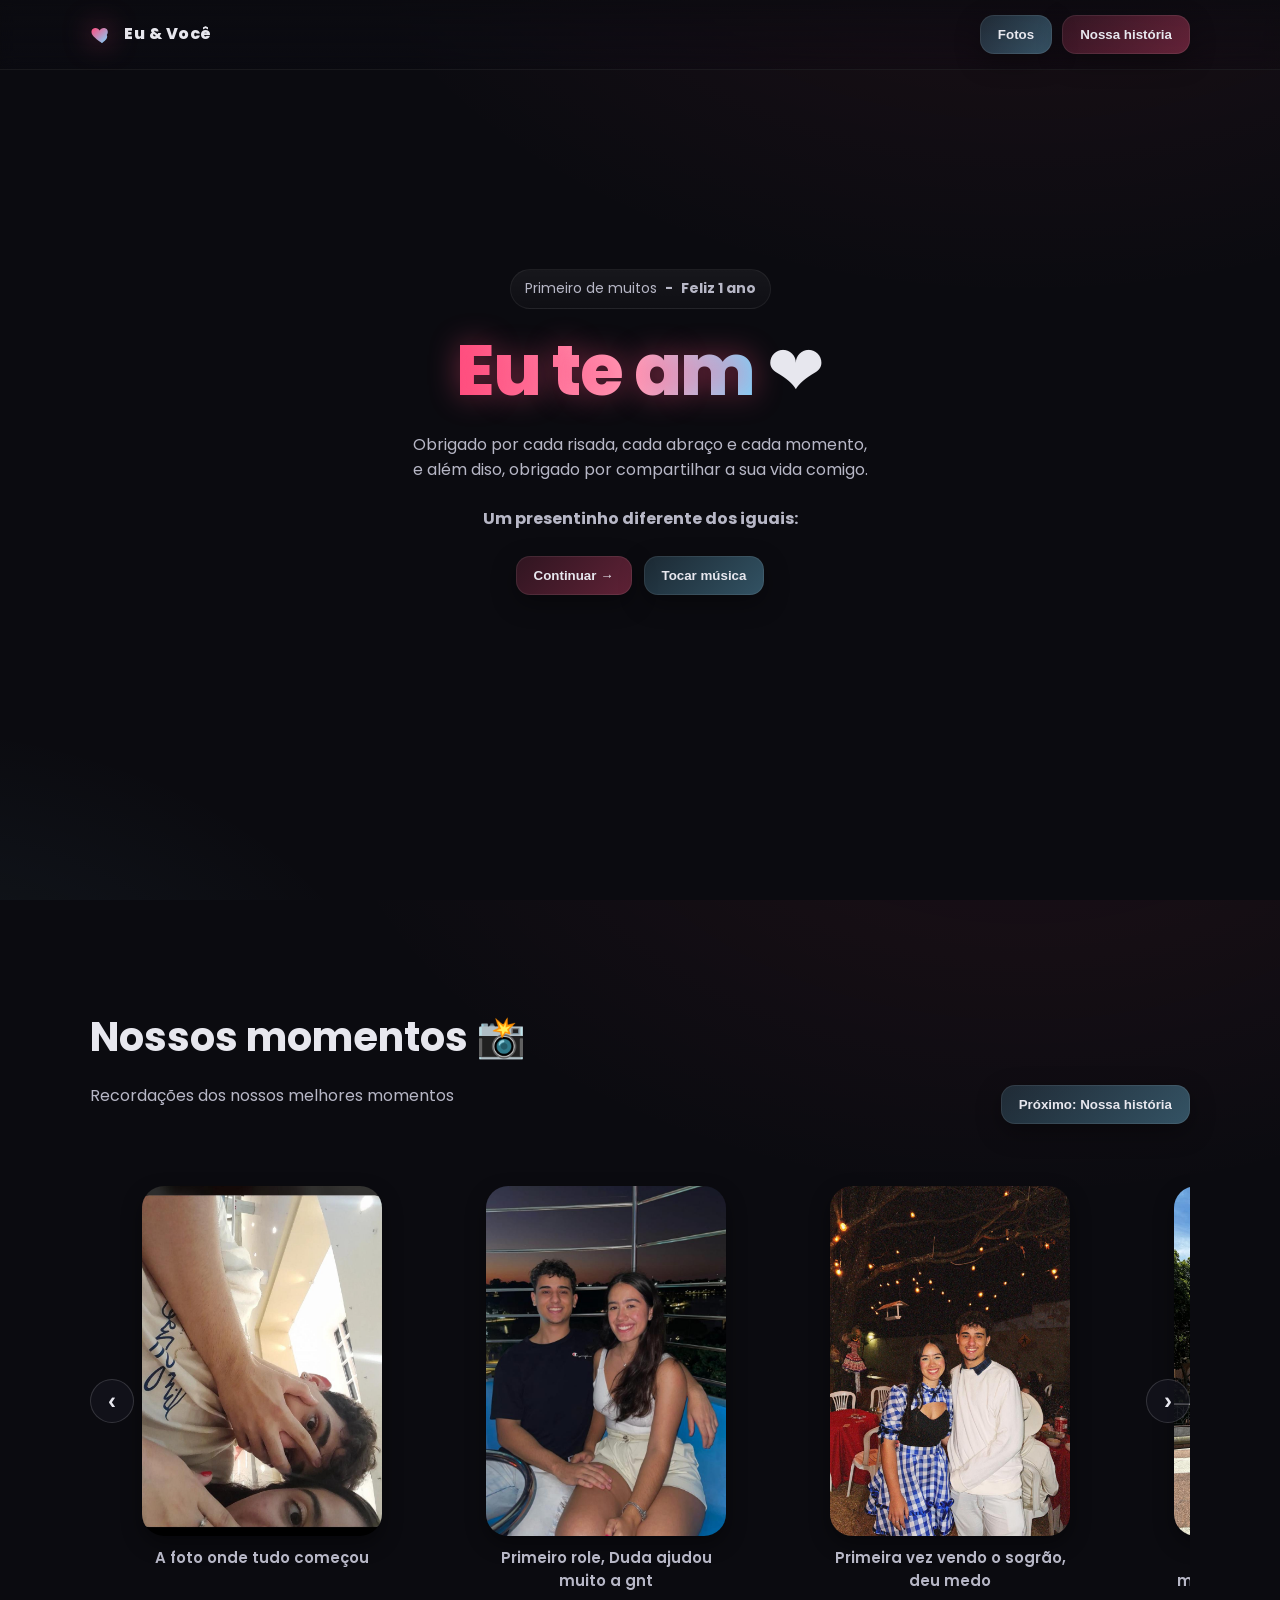
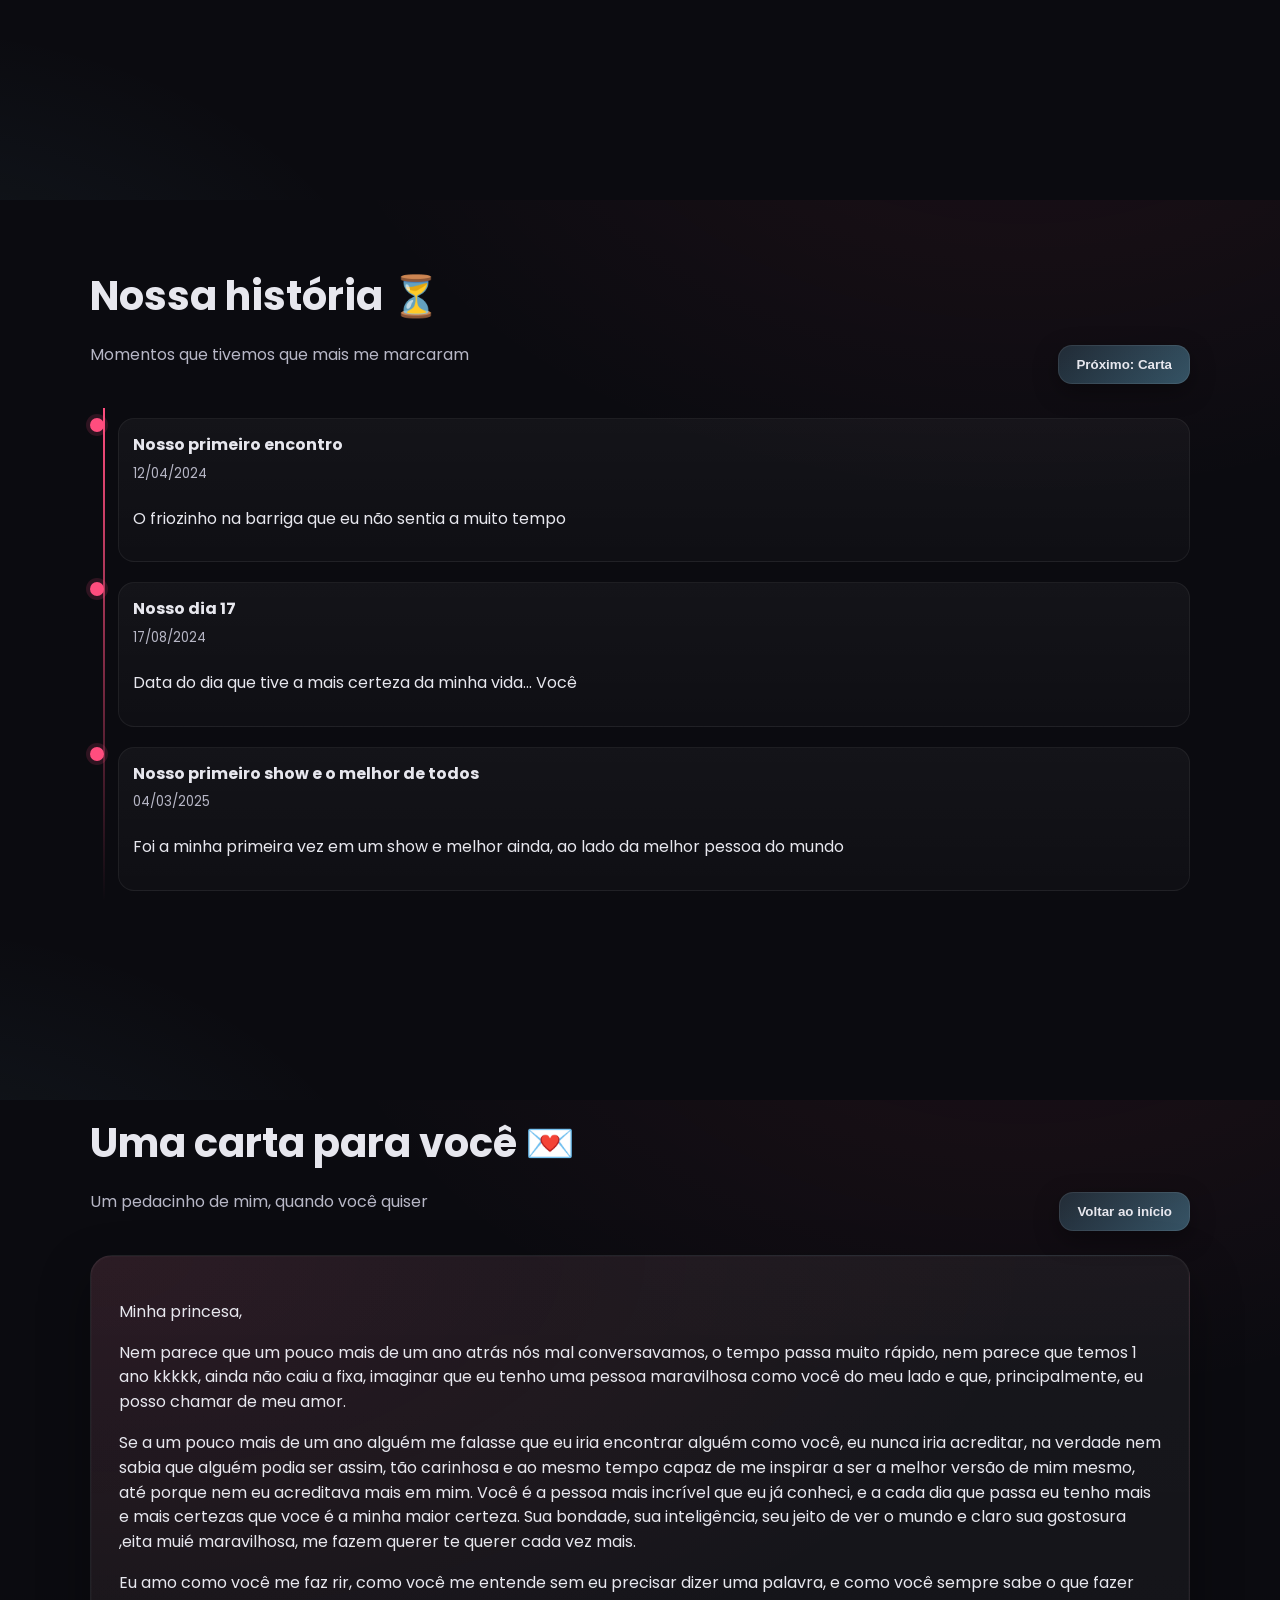
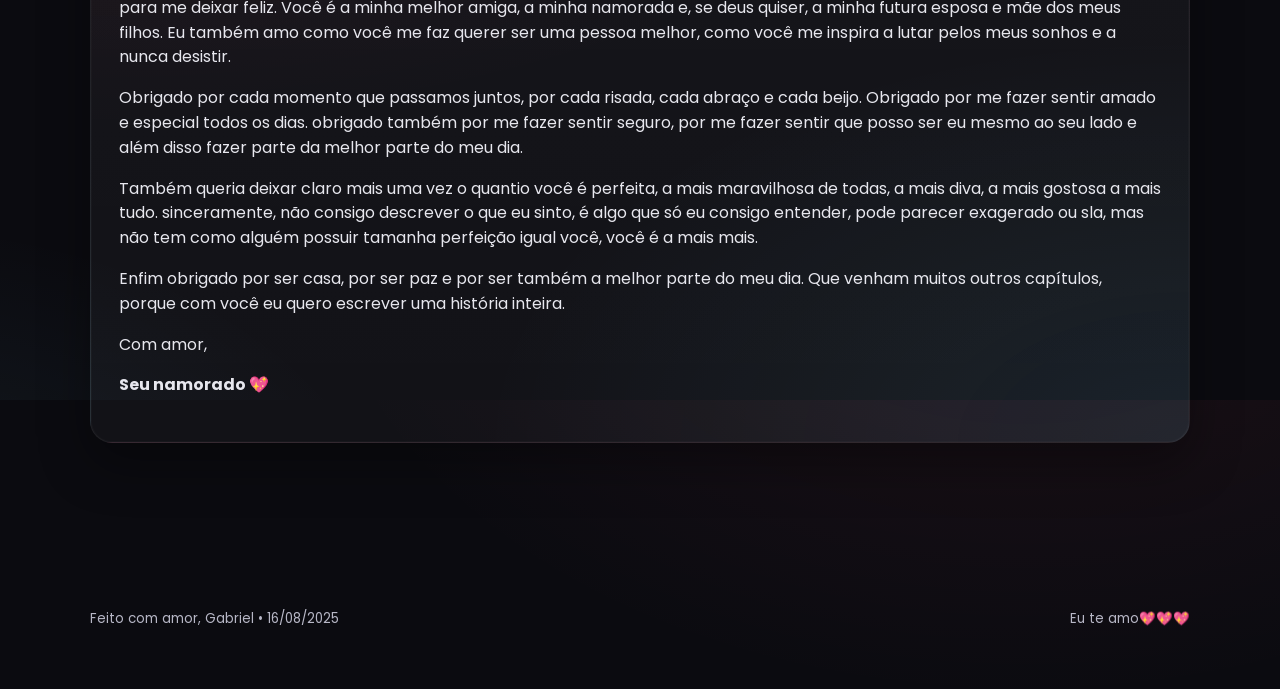
==== index.html @ 7cb8ebb9 "Rename 1ano.html to index.html" ====
<!DOCTYPE html>
<html lang="pt-BR">
  <head>
    <meta charset="UTF-8" />
    <meta name="viewport" content="width=device-width, initial-scale=1" />
    <title>Feliz — 1 Ano 💖</title>
    <meta
      name="description"
      content="Um presente digital romântico com animações para celebrar 1 ano de namoro."
    />
    <link rel="preconnect" href="https://fonts.gstatic.com" crossorigin />
    <link
      href="https://fonts.googleapis.com/css2?family=Poppins:wght@300;400;600;800&display=swap"
      rel="stylesheet"
    />
    <link rel="stylesheet" href="css/1ano.css" />
  </head>
  <body>
    <header class="nav" role="navigation" aria-label="Navegação principal">
      <div class="container">
        <div class="brand" aria-label="Marca">
          <svg
            class="heart"
            width="24"
            height="24"
            viewBox="0 0 24 24"
            fill="none"
            aria-hidden="true"
          >
            <path
              d="M12 21s-7-4.35-9.5-8.1C.42 10.11 1.62 6.5 4.9 6.07 7 5.8 8.77 7.09 9.64 8.5c.87-1.41 2.64-2.7 4.74-2.43 3.29.43 4.49 4.04 2.4 6.82C19 16.65 12 21 12 21Z"
              fill="url(#g)"
            ></path>
            <defs>
              <linearGradient id="g" x1="0" y1="0" x2="1" y2="1">
                <stop stop-color="#ff4d7e" />
                <stop offset="1" stop-color="#7bd7ff" />
              </linearGradient>
            </defs>
          </svg>
          <span>Eu & Você</span>
        </div>
        <div class="actions">
          <button
            class="btn alt"
            onclick="document.querySelector('#galeria').scrollIntoView({behavior:'smooth'})"
          >
            Fotos
          </button>
          <button
            class="btn"
            onclick="document.querySelector('#timeline').scrollIntoView({behavior:'smooth'})"
          >
            Nossa história
          </button>
        </div>
      </div>
    </header>

    <!-- HERO -->
    <section class="hero" id="inicio" aria-labelledby="tit-hero">
      <div class="heart-fx" aria-hidden="true" id="hearts"></div>
      <div class="container hero-inner">
        <span class="pill" role="note"
          >Primeiro de muitos <strong>-</strong><strong>Feliz 1 ano</strong></span
        >
        <h1 class="title" id="tit-hero">
          <span class="love" id="type">Eu te amo</span
          ><span aria-hidden="true"> ❤️</span>
        </h1>
        <p class="subtitle">
          Obrigado por cada risada, cada abraço e cada momento, e além diso, obrigado por compartilhar a sua vida comigo.<br>
          <br><strong>Um presentinho diferente dos iguais:</strong>
        </p>
        <div class="cta-row" role="group" aria-label="Ações principais">
          <button class="btn" id="btnContinuar" aria-describedby="dica">
            Continuar <span aria-hidden>→</span>
          </button>
          <button class="btn alt" id="btnMusica" aria-pressed="false">
            Tocar música
          </button>
        </div>
      </div>
    </section>

    <!-- GALERIA COM CARROSSEL -->
    <section id="galeria" aria-labelledby="tit-galeria">
      <div class="container">
        <div class="section-head reveal">
          <div>
            <h2 id="tit-galeria">Nossos momentos 📸</h2>
            <p class="section-sub">
              Recordações dos nossos melhores momentos
            </p>
          </div>
          <button
            class="btn alt"
            onclick="document.querySelector('#timeline').scrollIntoView({behavior:'smooth'})"
          >
            Próximo: Nossa história
          </button>
        </div>

        <div class="carousel" id="carousel">
          <div class="carousel-track">
            <figure class="card">
              <img
                src="images/comeco.jpeg"
                alt="começo de tudo"
              />
              <figcaption class="cap">A foto onde tudo começou</figcaption>
            </figure>
            <figure class="card">
              <img src="images/primeiro-role.jpeg" alt="Primeiro role" />
              <figcaption class="cap">
                Primeiro role, Duda ajudou muito a gnt
              </figcaption>
            </figure>
            <figure class="card">
              <img src="images/primeira-casa.jpeg" alt="Primeira vez na sua casa" />
              <figcaption class="cap">
                Primeira vez vendo o sogrão, deu medo
              </figcaption>
            </figure>
            <figure class="card">
              <img src="images/primeira-viagem.jpeg" alt="primeira viagem" />
              <figcaption class="cap">
                Nossa primeira viagem, e memso sendo breve, foi uma das melhores
              </figcaption>
            </figure>
            <figure class="card">
              <img
                src="images/primeiro-carnaval.jpeg"
                alt="primeiro carnaval"
              />
              <figcaption class="cap">
                Primeiro carnaval juntos, depois de quase não irmos kkk
              </figcaption>
            </figure>
            <figure class="card">
              <img
                src="images/primeiro-show.jpeg"
                alt="primeiro show"
              />
              <figcaption class="cap">
                Nosso primeiro show, que além disso foi o meu primeiro (foi
                muito bomm)
              </figcaption>
            </figure>
            <figure class="card">
              <img
                src="images/foto-preferida.jpeg"
                alt="Minha foto preferida"
              />
              <figcaption class="cap">
                Minha foto preferida, nos estamos divos
              </figcaption>
            </figure>
            <figure class="card">
              <img
                src="images/aleatoria-preferida.jpeg"
                alt="Foto aleatória preferida"
              />
              <figcaption class="cap">
                Por mais que seja aleatória, é uma das minhas preferidas
              </figcaption>
            </figure>
            <figure class="card">
              <img
                src="images/minha-preferida.jpeg"
                alt="Minha foto preferida"
              />
              <figcaption class="cap">
                E não poderia faltar a minha foto preferida de você
              </figcaption>
            </figure>
          </div>
          <button class="carousel-btn prev" aria-label="Anterior">‹</button>
          <button class="carousel-btn next" aria-label="Próxima">›</button>
        </div>
      </div>
    </section>

    <!-- TIMELINE -->
    <section id="timeline" aria-labelledby="tit-time">
      <div class="container">
        <div class="section-head reveal">
          <div>
            <h2 id="tit-time">Nossa história ⏳</h2>
            <p class="section-sub">Momentos que tivemos que mais me marcaram</p>
          </div>
          <button
            class="btn alt"
            onclick="document.querySelector('#carta').scrollIntoView({behavior:'smooth'})"
          >
            Próximo: Carta
          </button>
        </div>
        <div class="timeline">
          <div class="t-item reveal">
            <div class="t-dot" aria-hidden="true"></div>
            <div class="t-card">
              <strong>Nosso primeiro encontro</strong>
              <small>12/04/2024</small>
              <p>O friozinho na barriga que eu não sentia a muito tempo</p>
            </div>
          </div>
          <div class="t-item reveal">
            <div class="t-dot" aria-hidden="true"></div>
            <div class="t-card">
              <strong>Nosso dia 17</strong>
              <small>17/08/2024</small>
              <p>Data do dia que tive a mais certeza da minha vida... Você</p>
            </div>
          </div>
          <div class="t-item reveal">
            <div class="t-dot" aria-hidden="true"></div>
            <div class="t-card">
              <strong>Nosso primeiro show e o melhor de todos</strong>
              <small>04/03/2025</small>
              <p>
                Foi a minha primeira vez em um show e melhor ainda, ao lado da
                melhor pessoa do mundo
              </p>
            </div>
          </div>
        </div>
      </div>
    </section>

    <!-- CARTA -->
    <section id="carta" aria-labelledby="tit-carta">
      <div class="container">
        <div class="section-head reveal">
          <div>
            <h2 id="tit-carta">Uma carta para você 💌</h2>
            <p class="section-sub">
              Um pedacinho de mim, quando você quiser
            </p>
          </div>
          <button
            class="btn alt"
            onclick="document.querySelector('#inicio').scrollIntoView({behavior:'smooth'})"
          >
            Voltar ao início
          </button>
        </div>
        <div class="letter">
          <div class="paper reveal" id="texto-carta">
            <p>Minha princesa,</p>
            <p>
              Nem parece que um pouco mais de um ano atrás nós mal
              conversavamos, o tempo passa muito rápido, nem parece que temos 1
              ano kkkkk, ainda não caiu a fixa, imaginar que eu tenho uma pessoa
              maravilhosa como você do meu lado e que, principalmente, eu posso
              chamar de meu amor.
            </p>

            <p>
              Se a um pouco mais de um ano alguém me falasse que eu iria
              encontrar alguém como você, eu nunca iria acreditar, na verdade
              nem sabia que alguém podia ser assim, tão carinhosa e ao mesmo
              tempo capaz de me inspirar a ser a melhor versão de mim mesmo, até
              porque nem eu acreditava mais em mim. Você é a pessoa mais
              incrível que eu já conheci, e a cada dia que passa eu tenho mais e
              mais certezas que voce é a minha maior certeza. Sua bondade, sua
              inteligência, seu jeito de ver o mundo e claro sua gostosura ,eita
              muié maravilhosa, me fazem querer te querer cada vez mais.
            </p>

            <p>
              Eu amo como você me faz rir, como você me entende sem eu precisar
              dizer uma palavra, e como você sempre sabe o que fazer para me
              deixar feliz. Você é a minha melhor amiga, a minha namorada e, se
              deus quiser, a minha futura esposa e mãe dos meus filhos. Eu
              também amo como você me faz querer ser uma pessoa melhor, como
              você me inspira a lutar pelos meus sonhos e a nunca desistir.
            </p>
            <p>
              Obrigado por cada momento que passamos juntos, por cada risada,
              cada abraço e cada beijo. Obrigado por me fazer sentir amado e
              especial todos os dias. obrigado também por me fazer sentir
              seguro, por me fazer sentir que posso ser eu mesmo ao seu lado e
              além disso fazer parte da melhor parte do meu dia.
            </p>
            <p>
              Também queria deixar claro mais uma vez o quantio você é perfeita,
              a mais maravilhosa de todas, a mais diva, a mais gostosa a mais
              tudo. sinceramente, não consigo descrever o que eu sinto, é algo que
              só eu consigo entender, pode parecer exagerado ou sla, mas não tem
              como alguém possuir tamanha perfeição igual você, você é a mais
              mais.
            </p>
            <p>
              Enfim obrigado por ser casa, por ser paz e por ser também a melhor parte
              do meu dia. Que venham muitos outros capítulos, porque com você eu
              quero escrever uma história inteira.
            </p>
            <p>Com amor,</p>
            <p><strong>Seu namorado 💖</strong></p>
          </div>
        </div>
      </div>
    </section>

    <footer>
      <div
        class="container"
        style="
          display: flex;
          justify-content: space-between;
          gap: 10px;
          flex-wrap: wrap;
        "
      >
        <small>Feito com amor, Gabriel • 16/08/2025</small>
        <small> Eu te amo💖💖💖</small
        >
      </div>
    </footer>

    <audio id="player" preload="auto" src="audio/musica.mp3"></audio>
    <script src="js/1ano.js"></script>
  </body>
</html>
---- css/1ano.css ----
:root {
    --bg: #0b0b10;
    /* Dark base */
    --bg-soft: #12121a;
    /* Dark surface */
    --txt: #e7e7ee;
    /* Primary text */
    --muted: #b7b7c6;
    /* Secondary text */
    --accent: #ff4d7e;
    /* Primary accent (rosa) */
    --accent-2: #7bd7ff;
    /* Sec. accent (azul suave) */
    --glow: 0 0 30px rgba(255, 77, 126, .45);
    --radius: 22px;
    --space: clamp(14px, 2.2vw, 24px);
}

* {
    box-sizing: border-box
}

html, body {
    height: 100%
}

body {
    margin: 0;
    font-family: Poppins, system-ui, -apple-system, Segoe UI, Roboto, Ubuntu, Cantarell, Noto Sans, sans-serif;
    background: radial-gradient(1200px 800px at 80% -20%, rgba(255, 77, 126, .08), transparent 60%),
        radial-gradient(900px 600px at -10% 120%, rgba(123, 215, 255, .08), transparent 60%),
        var(--bg);
    color: var(--txt);
    line-height: 1.55;
    overflow-x: hidden;
    scroll-behavior: smooth;
}

a {
    color: inherit
}

.container {
    width: min(1100px, 92%);
    margin-inline: auto;
}

/* NAV minimal */
.nav {
    position: fixed;
    inset: 0 auto auto 0;
    right: 0;
    height: 70px;
    display: flex;
    align-items: center;
    z-index: 20;
    /* Fallback without blur */
    background: linear-gradient(180deg, rgba(11, 11, 16, .85), rgba(11, 11, 16, .3));
    border-bottom: 1px solid rgba(255, 255, 255, .06);
}

.nav .container {
    display: flex;
    justify-content: space-between;
    align-items: center
}

.brand {
    display: flex;
    gap: 10px;
    align-items: center;
    font-weight: 800;
    letter-spacing: .5px
}

.brand .heart {
    filter: drop-shadow(0 0 14px rgba(255, 77, 126, .6))
}

.nav .actions {
    display: flex;
    gap: 10px
}

.btn {
    appearance: none;
    border: 0;
    padding: 12px 18px;
    border-radius: 14px;
    cursor: pointer;
    font-weight: 600;
    background: linear-gradient(135deg, rgba(255, 77, 126, .15), rgba(255, 77, 126, .35));
    color: var(--txt);
    box-shadow: inset 0 0 0 1px rgba(255, 255, 255, .08), 0 8px 24px rgba(0, 0, 0, .35);
    transition: transform .18s ease, box-shadow .2s ease, filter .2s ease;
}

.btn:hover {
    transform: translateY(-1px);
    filter: saturate(110%);
    box-shadow: inset 0 0 0 1px rgba(255, 77, 126, .4), 0 10px 28px rgba(255, 77, 126, .15)
}

.btn.alt {
    background: linear-gradient(135deg, rgba(123, 215, 255, .15), rgba(123, 215, 255, .35))
}

/* HERO */
.hero {
    position: relative;
    min-height: 100vh;
    display: grid;
    place-items: center;
    text-align: center;
    padding-top: 70px
}

.hero-inner {
    display: grid;
    gap: 24px;
    place-items: center
}

.pill {
    display: inline-flex;
    align-items: center;
    gap: 8px;
    padding: 8px 14px;
    border-radius: 999px;
    font-size: 14px;
    color: var(--muted);
    background: linear-gradient(180deg, rgba(255, 255, 255, .05), rgba(255, 255, 255, .02));
    border: 1px solid rgba(255, 255, 255, .06);
}

.title {
    font-size: clamp(36px, 6vw, 70px);
    font-weight: 800;
    letter-spacing: -.02em;
    line-height: 1.08;
    margin: 0
}

.title .love {
    background: linear-gradient(90deg, var(--accent), #ffa4be 60%, var(--accent-2));
    -webkit-background-clip: text;
    background-clip: text;
    color: transparent;
    text-shadow: var(--glow)
}

.subtitle {
    max-width: 46ch;
    color: var(--muted);
    margin: 0
}

.cta-row {
    display: flex;
    gap: 12px;
    flex-wrap: wrap;
    justify-content: center
}

/* HEARTS floating */
.heart-fx {
    position: absolute;
    inset: 0;
    overflow: hidden;
    pointer-events: none
}

.heart-fx span {
    position: absolute;
    bottom: -40px;
    font-size: clamp(18px, 2.4vw, 32px);
    opacity: .55;
    animation: floatUp linear forwards;
}

@keyframes floatUp {
    from {
        transform: translateY(0) translateX(0) scale(.9)
    }

    to {
        transform: translateY(-120vh) translateX(var(--tx)) scale(1.2);
        opacity: 0
    }
}

/* ==== CARROSSEL AJUSTADO ==== */
.carousel {
    position: relative;
    overflow: hidden;
    width: 100%;
    margin: 0 auto;
    padding: 10px 0;
}

.carousel-track {
    display: flex;
    flex-wrap: nowrap;
    transition: transform 0.5s ease;
    will-change: transform;
}

.carousel .card {
    flex: 0 0 24%;
    text-align: center;
    padding: 12px;
    box-sizing: border-box;
    display: flex;
    flex-direction: column;
    align-items: center;
}

.carousel .card img {
    width: 100%;
    height: 350px;
    object-fit: cover;
    border-radius: var(--radius);
    box-shadow: 0 8px 20px rgba(0, 0, 0, .4);
    display: block;
}

.carousel .card .cap {
    margin-top: 10px;
    font-size: 15px;
    font-weight: 600;
    color: var(--muted);
    text-align: center;
}

.carousel-btn {
    position: absolute;
    top: 50%;
    transform: translateY(-50%);
    background: rgba(20, 20, 30, .7);
    border: 1px solid rgba(255, 255, 255, .15);
    border-radius: 50%;
    width: 44px;
    height: 44px;
    cursor: pointer;
    color: var(--txt);
    font-size: 24px;
    font-weight: 700;
    display: grid;
    place-items: center;
    transition: background .3s;
}

.carousel-btn:hover {
    background: rgba(255, 255, 255, .15);
}

.carousel-btn.prev {
    left: 0;
}

.carousel-btn.next {
    right: 0;
}


.carousel-btn:hover {
    background: rgba(255, 255, 255, .15);
}


/* ==== FIM CARROSSEL ==== */

section {
    padding: calc(80px + 2vw) 0
}

.section-head {
    display: flex;
    align-items: end;
    justify-content: space-between;
    gap: 14px;
    margin-bottom: 24px
}

h2 {
    margin: 0;
    font-size: clamp(24px, 3.4vw, 40px)
}

.section-sub {
    color: var(--muted)
}

/* Lightbox */
.lightbox {
    position: fixed;
    inset: 0;
    display: none;
    place-items: center;
    background: rgba(6, 6, 12, .72);
    /* Fallback without blur */
    z-index: 40
}

.lightbox.open {
    display: grid
}

.lightbox figure {
    max-width: min(92vw, 980px);
    max-height: 84vh;
    margin: 0;
    position: relative
}

.lightbox img {
    width: 100%;
    height: 100%;
    object-fit: contain;
    border-radius: 18px;
    box-shadow: 0 30px 80px rgba(0, 0, 0, .5)
}

.lightbox .close, .lightbox .prev, .lightbox .next {
    position: absolute;
    top: 8px;
    display: grid;
    place-items: center;
    width: 42px;
    height: 42px;
    border-radius: 12px;
    cursor: pointer;
    /* Cross-browser text selection disable */
    -webkit-user-select: none;
    -ms-user-select: none;
    user-select: none;
    background: rgba(20, 20, 30, .7);
    border: 1px solid rgba(255, 255, 255, .1)
}

.lightbox .close {
    right: 8px
}

.lightbox .prev {
    left: 8px;
    top: calc(50% - 21px)
}

.lightbox .next {
    right: 8px;
    top: calc(50% - 21px)
}

/* SECTION — LINHA DO TEMPO */
.timeline {
    position: relative;
    margin-top: 14px
}

.timeline::before {
    content: "";
    position: absolute;
    left: calc(8px + .5ch);
    top: 0;
    bottom: 0;
    width: 2px;
    background: linear-gradient(var(--accent), transparent)
}

.t-item {
    display: grid;
    grid-template-columns: auto 1fr;
    gap: 14px;
    padding: 10px 0
}

.t-dot {
    width: 14px;
    height: 14px;
    border-radius: 999px;
    background: var(--accent);
    box-shadow: 0 0 0 4px rgba(255, 77, 126, .15)
}

.t-card {
    background: linear-gradient(180deg, rgba(255, 255, 255, .04), rgba(255, 255, 255, .02));
    border: 1px solid rgba(255, 255, 255, .06);
    border-radius: 16px;
    padding: 14px;
    display: grid;
    gap: 6px
}

.t-card small {
    color: var(--muted)
}

/* SECTION — CARTA */
.letter {
    display: grid;
    gap: 16px
}

.paper {
    background: radial-gradient(200% 140% at 0% 0%, rgba(255, 77, 126, .09), transparent 43%),
        radial-gradient(150% 120% at 100% 100%, rgba(123, 215, 255, .09), transparent 43%),
        linear-gradient(180deg, rgba(255, 255, 255, .05), rgba(255, 255, 255, .03));
    border: 1px solid rgba(255, 255, 255, .06);
    border-radius: var(--radius);
    padding: clamp(16px, 3vw, 28px);
    box-shadow: inset 0 0 0 1px rgba(255, 255, 255, .02), 0 20px 50px rgba(0, 0, 0, .35);
}

/* FOOTER */
footer {
    padding: 60px 0;
    color: var(--muted)
}

/* Reveal on scroll */
.reveal {
    opacity: 0;
    transform: translateY(18px);
    transition: opacity .6s ease, transform .6s ease
}

.reveal.show {
    opacity: 1;
    transform: none
}

/* Prefer reduced motion */
@media (prefers-reduced-motion: reduce) {
    .heart-fx span {
        animation: none
    }

    .reveal {
        transition: none
    }
}

/* Enhance: only apply blur where supported */
@supports ((-webkit-backdrop-filter: blur(0)) or (backdrop-filter: blur(0))) {
    .nav {
        -webkit-backdrop-filter: saturate(140%) blur(8px);
        backdrop-filter: saturate(140%) blur(8px);
        /* Slightly lighter gradient when blur is available */
        background: linear-gradient(180deg, rgba(11, 11, 16, .75), rgba(11, 11, 16, .28));
    }

    .lightbox {
        -webkit-backdrop-filter: blur(6px);
        backdrop-filter: blur(6px);
    }
}
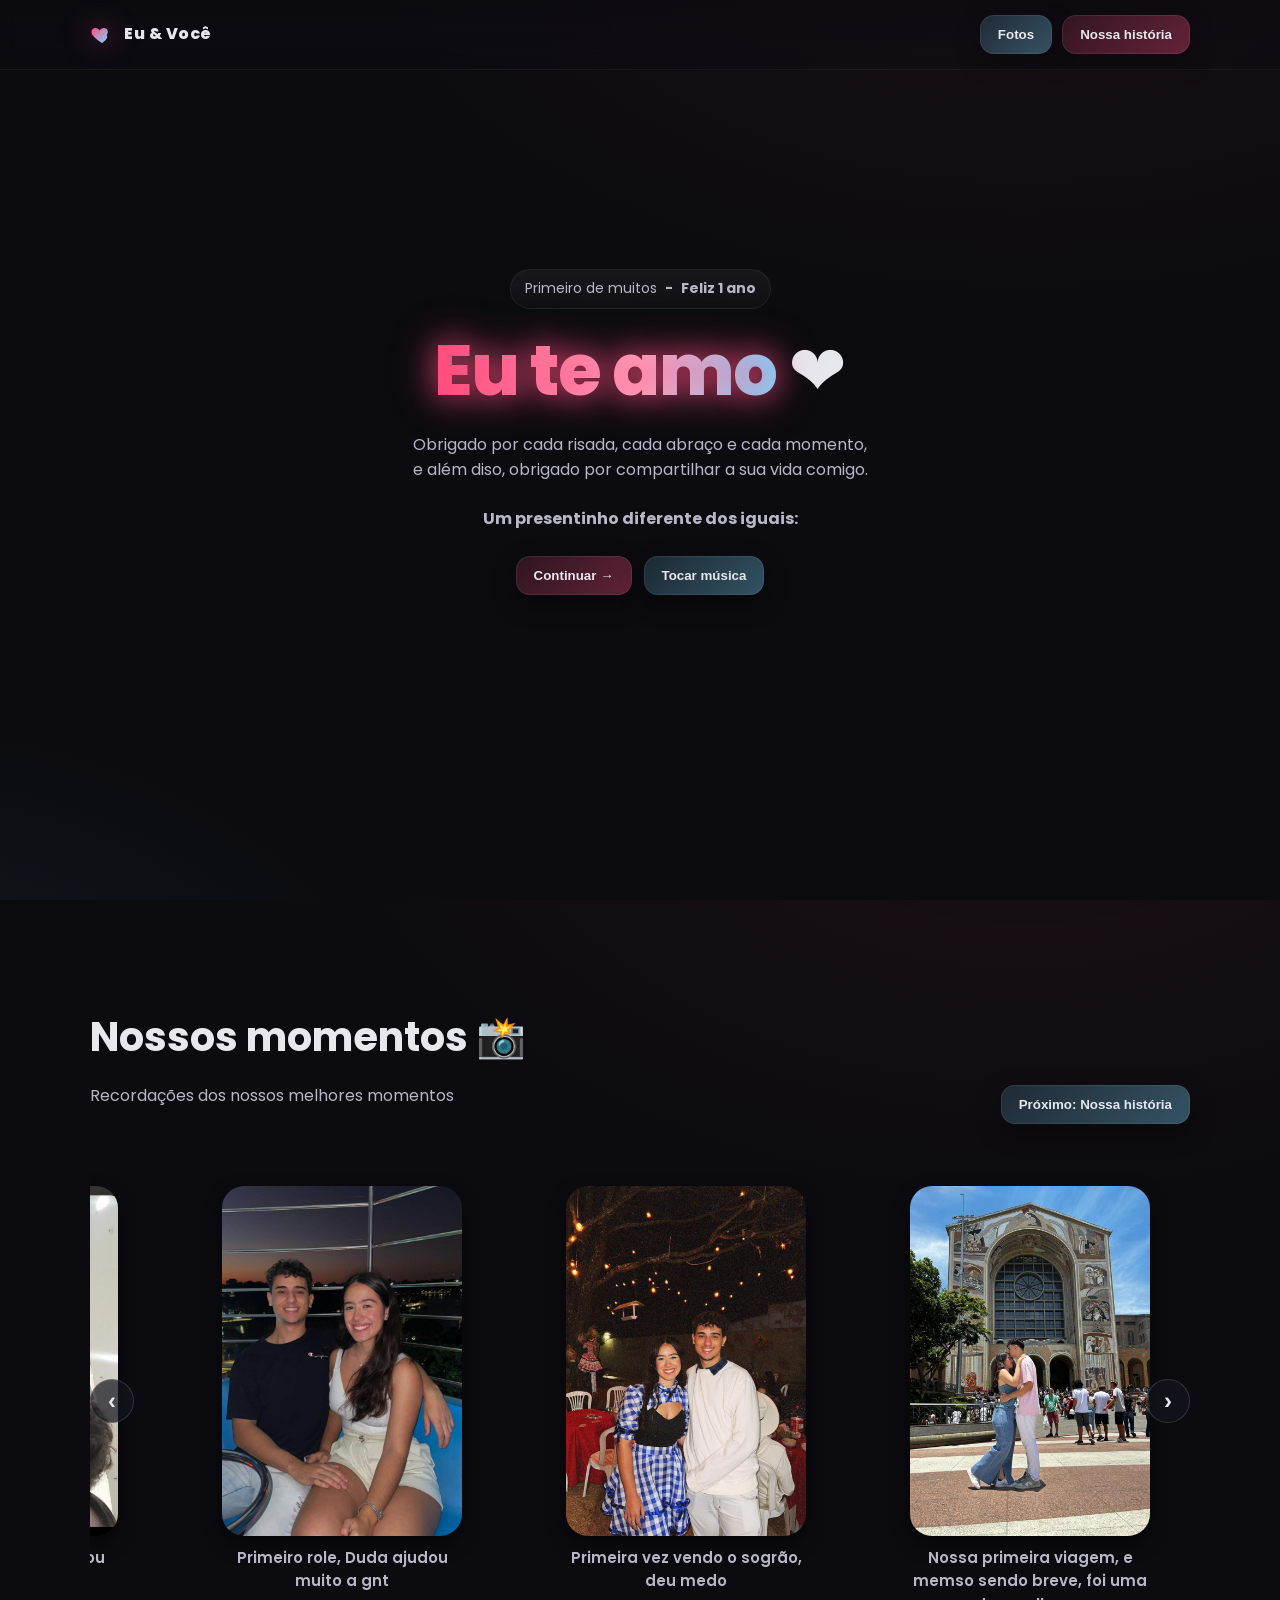
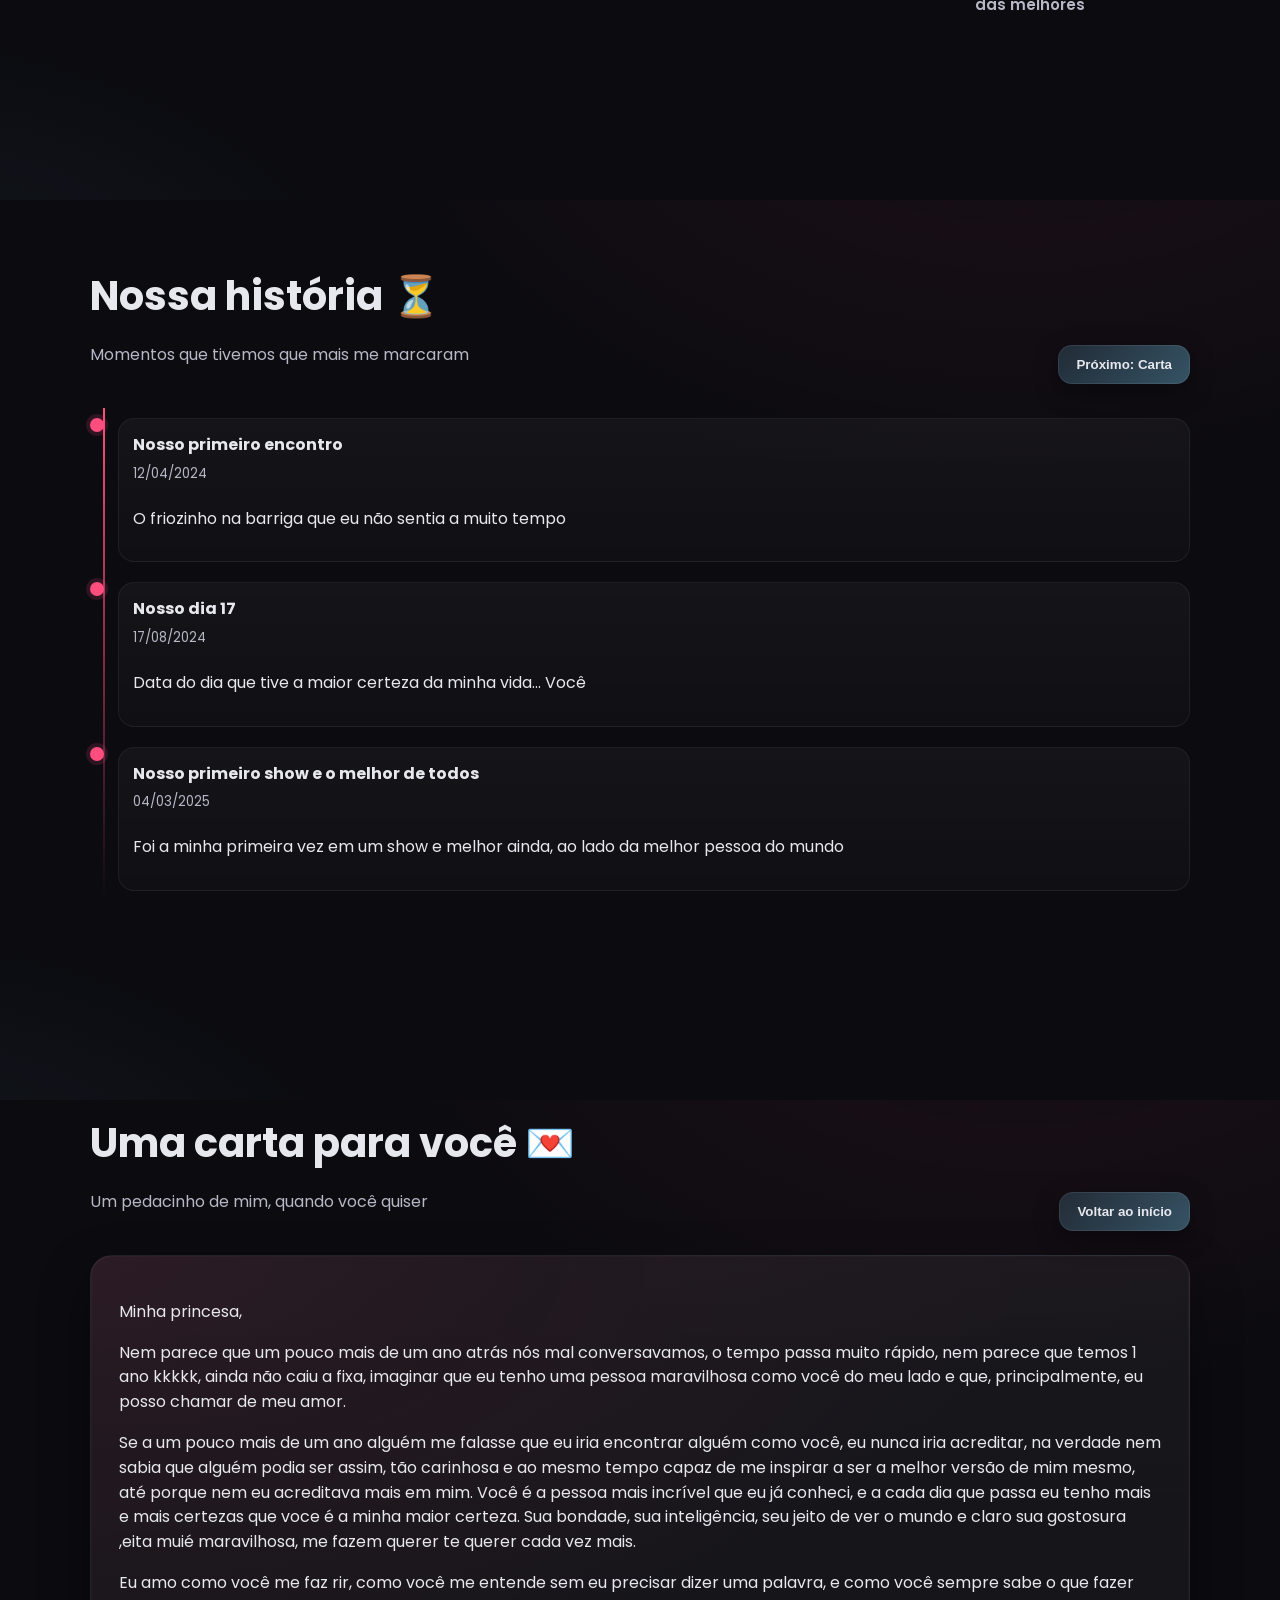
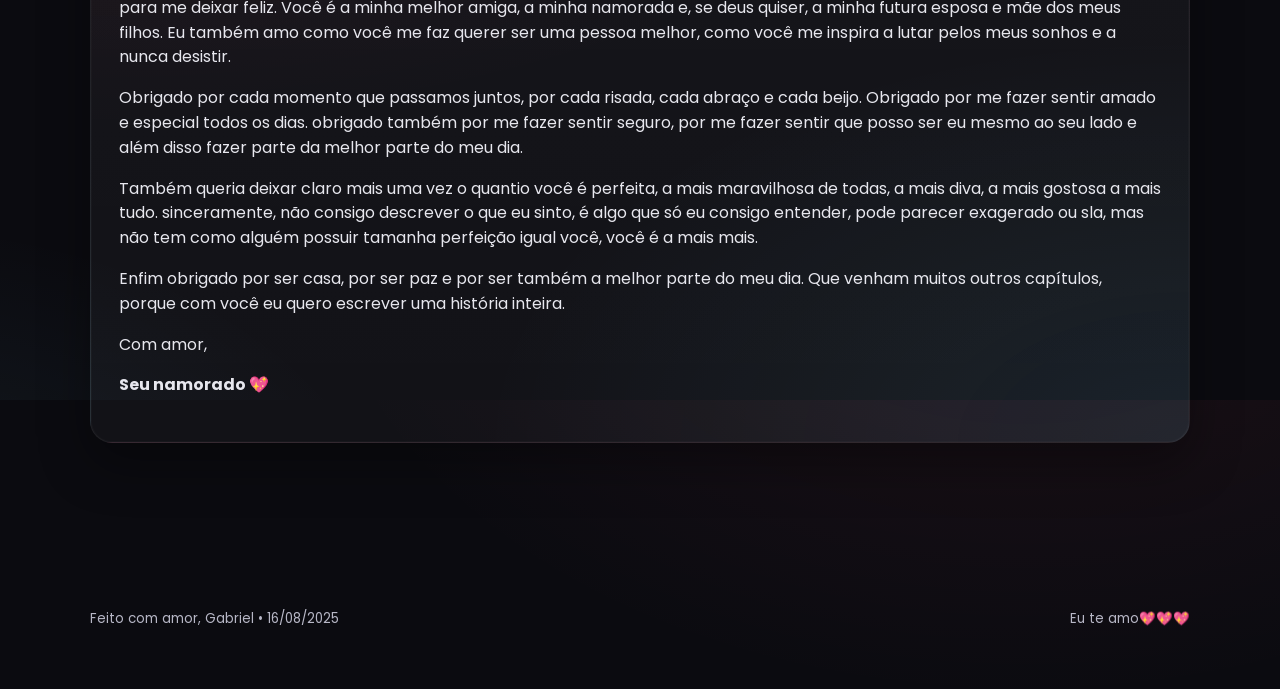
==== commit d8624570: "Update index.html" ====
--- a/index.html
+++ b/index.html
@@ -210,7 +210,7 @@
             <div class="t-card">
               <strong>Nosso dia 17</strong>
               <small>17/08/2024</small>
-              <p>Data do dia que tive a mais certeza da minha vida... Você</p>
+              <p>Data do dia que tive a maior certeza da minha vida... Você</p>
             </div>
           </div>
           <div class="t-item reveal">
